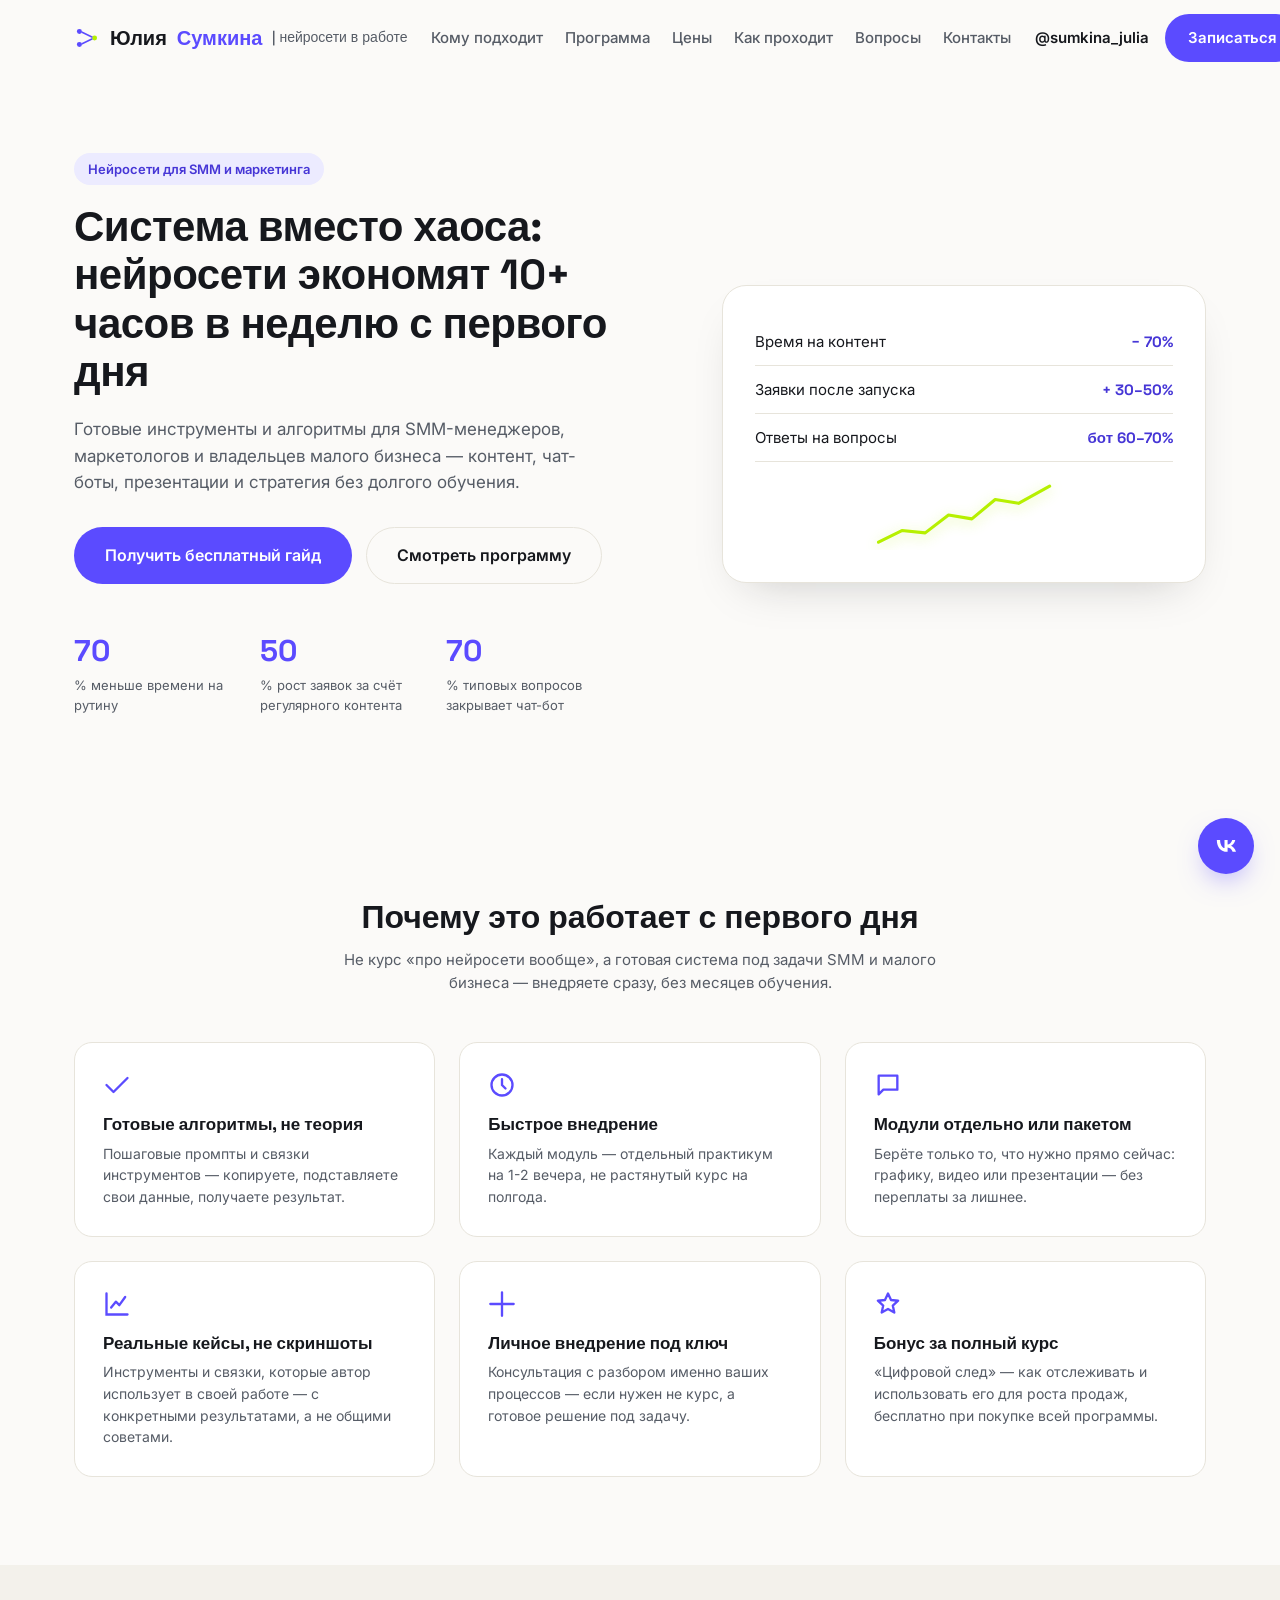
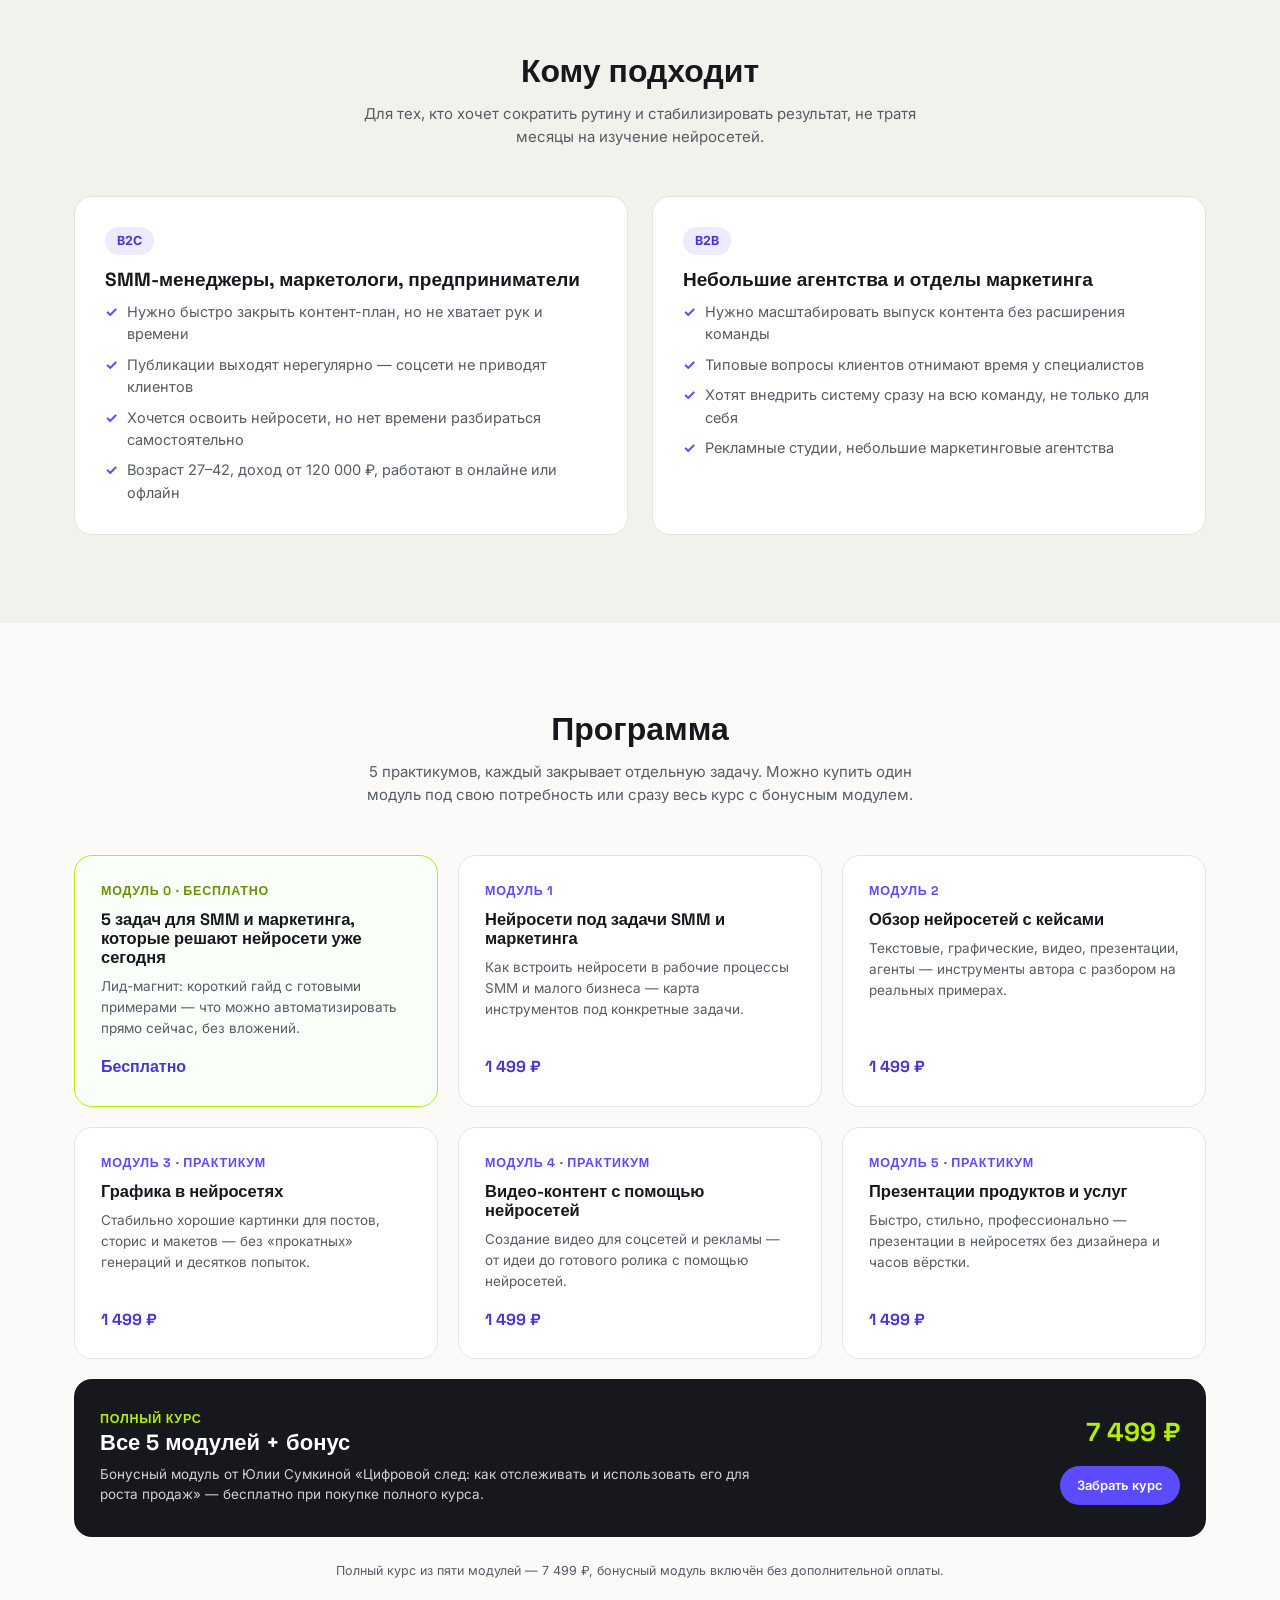
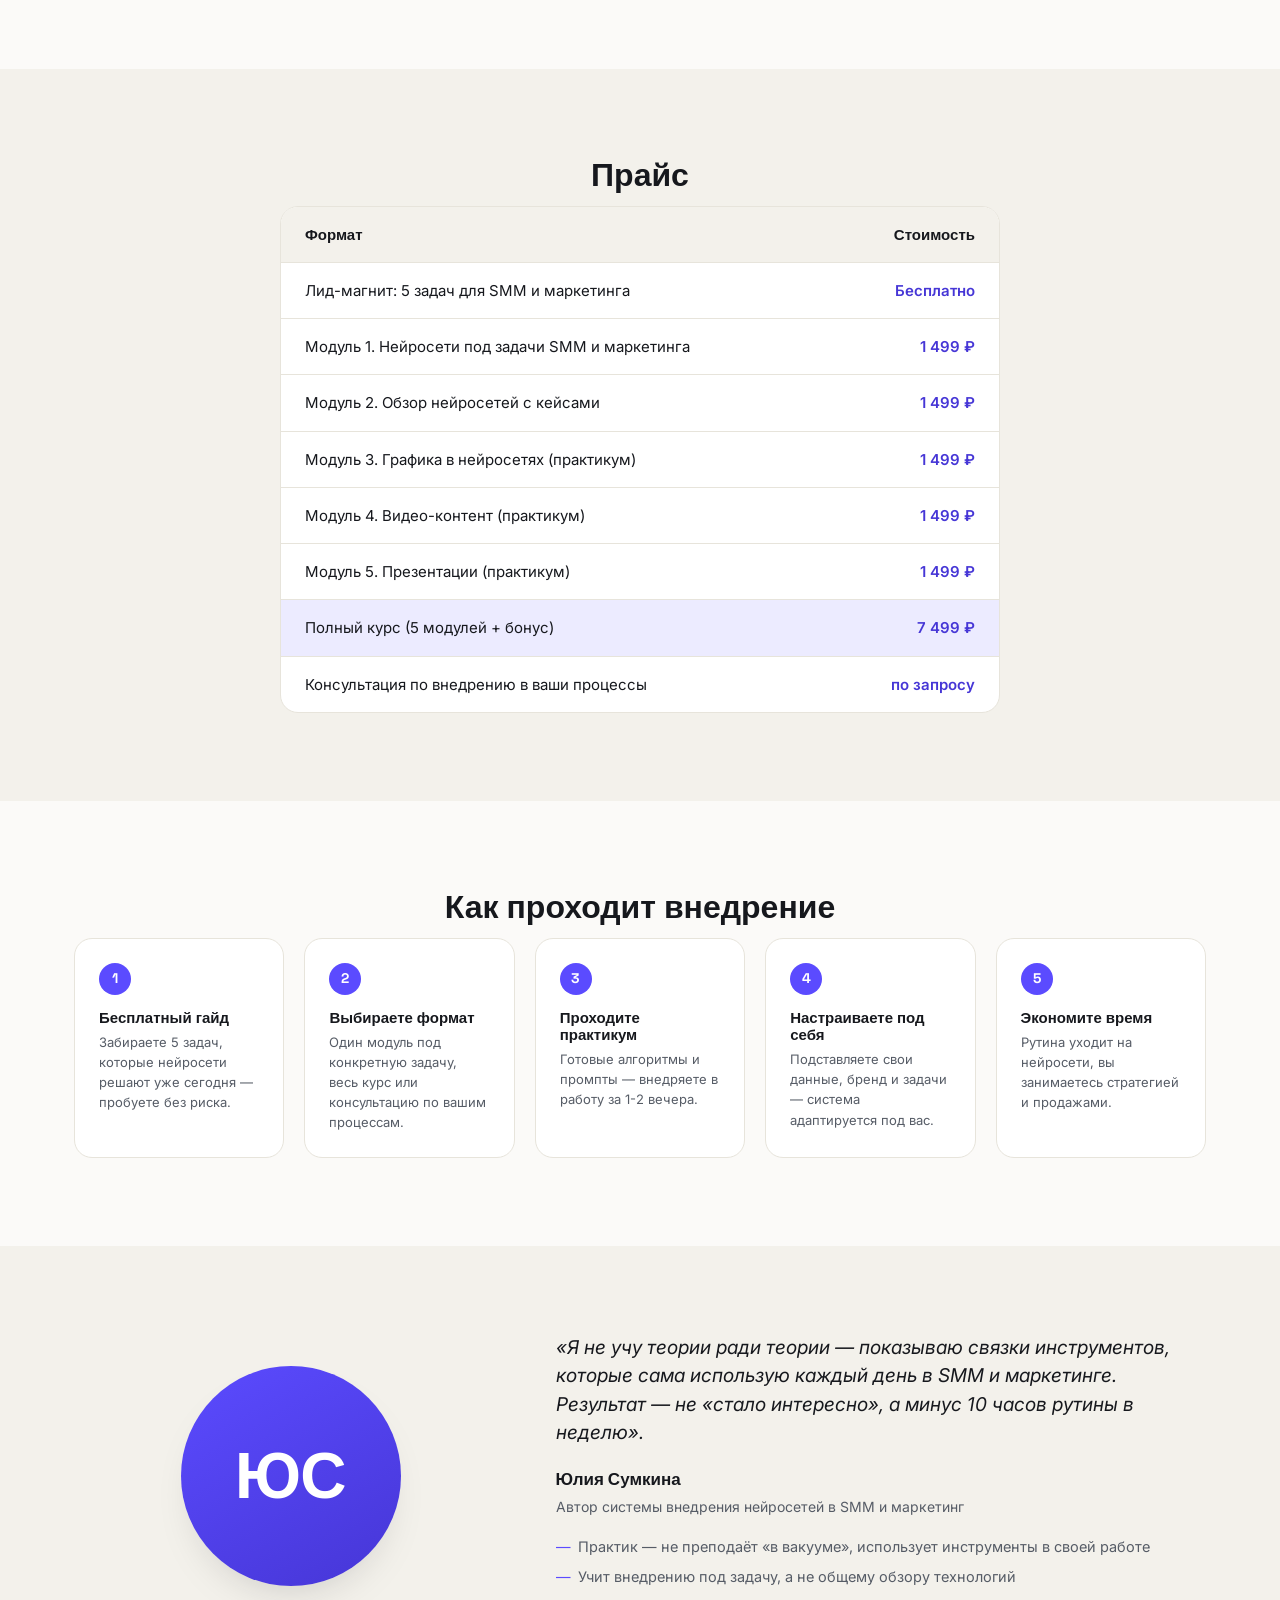
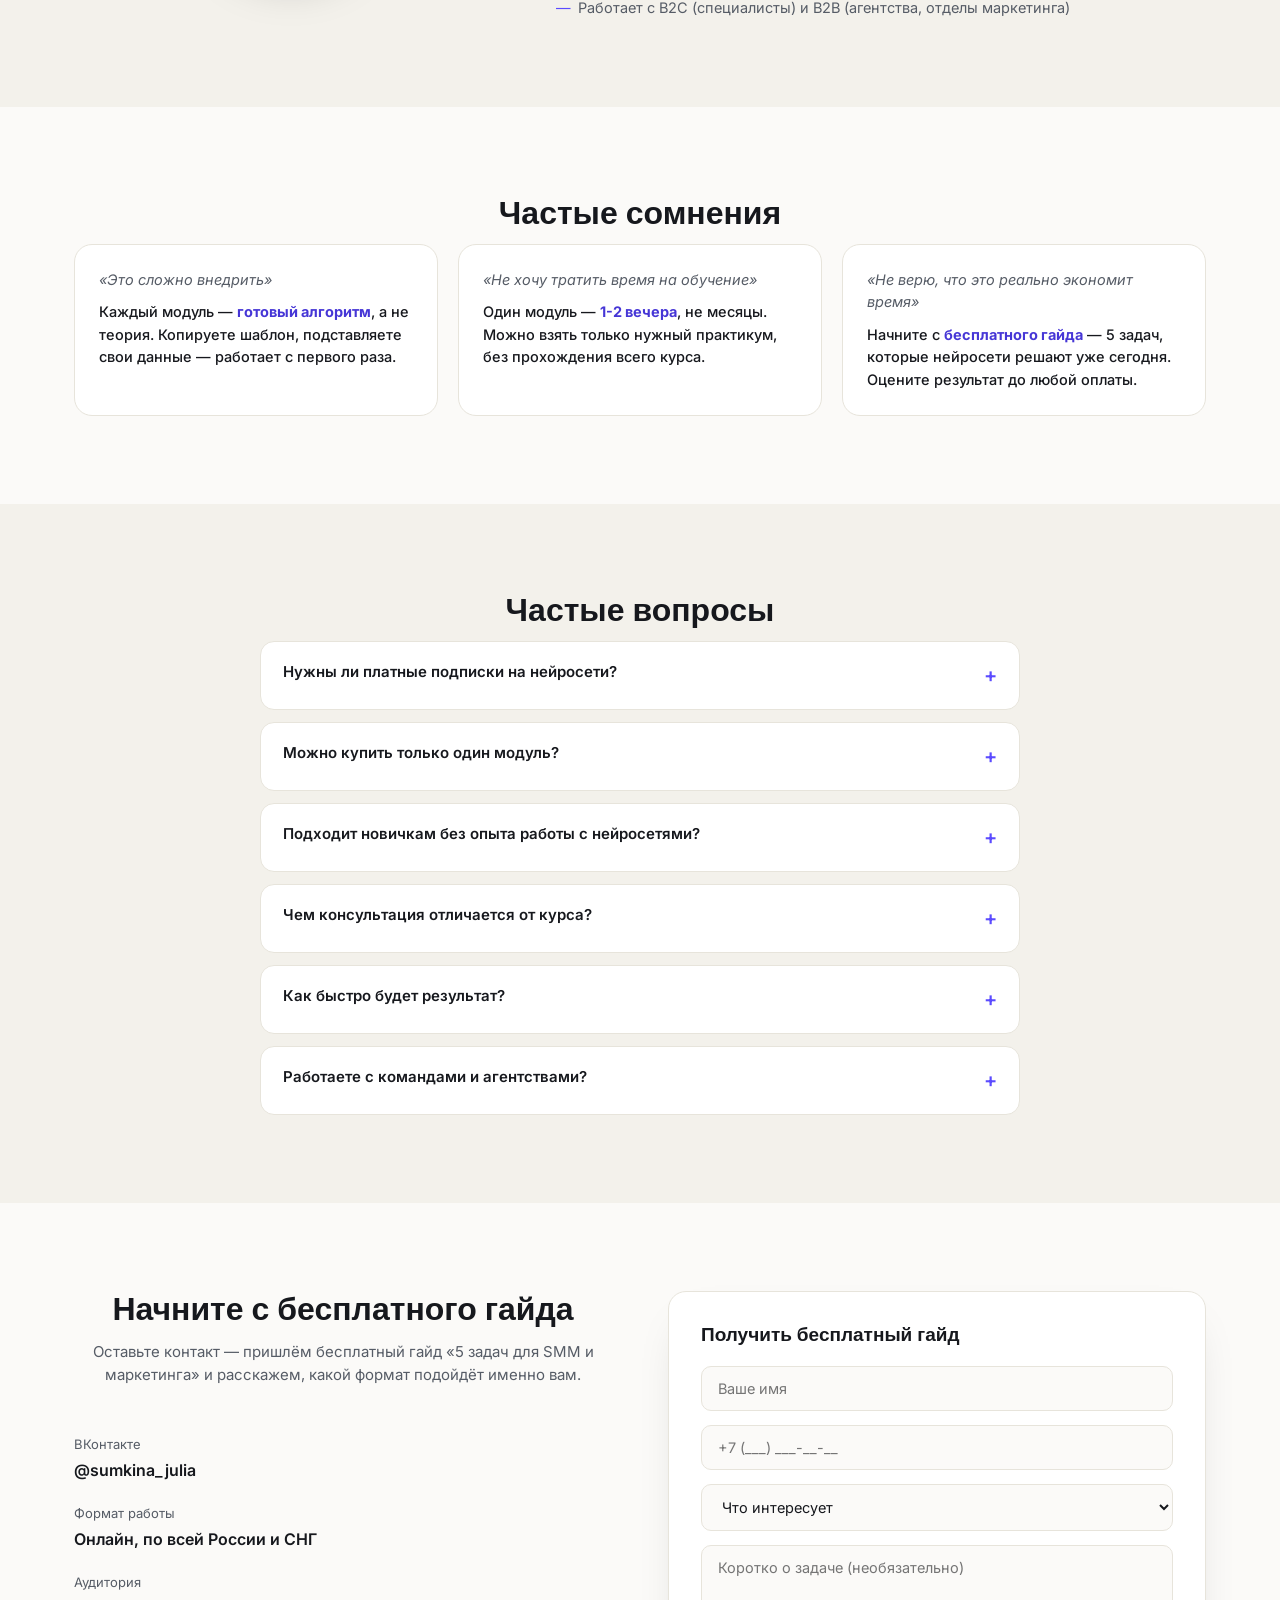
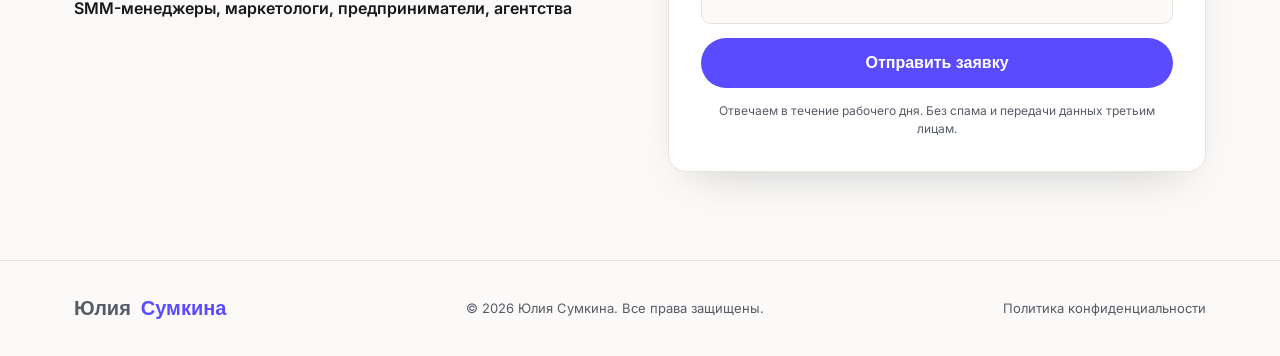
==== index.html @ e9ad04c2 "init: landing for Yulia Sumkina neuro course" ====
<!DOCTYPE html>
<html lang="ru">
<head>
<meta charset="UTF-8">
<meta name="viewport" content="width=device-width, initial-scale=1.0">
<title>Юлия Сумкина — нейросети в работе SMM и маркетинга</title>
<meta name="description" content="Система внедрения нейросетей для SMM-менеджеров, маркетологов и малого бизнеса: экономит 10+ часов в неделю. Курс из 5 модулей + консультации по внедрению.">
<link rel="preconnect" href="https://fonts.googleapis.com">
<link rel="preconnect" href="https://fonts.gstatic.com" crossorigin>
<link href="https://fonts.googleapis.com/css2?family=Inter:wght@400;500;600;700;800&family=Space+Grotesk:wght@500;600;700&display=swap" rel="stylesheet">
<link rel="stylesheet" href="styles.css">
</head>
<body>

<header class="header" id="header">
  <div class="header__inner container">
    <a href="#top" class="logo">
      <svg class="logo__mark" width="26" height="26" viewBox="0 0 24 24" fill="none"><circle cx="5" cy="6" r="2.3" fill="#5b4bff"/><circle cx="5" cy="18" r="2.3" fill="#5b4bff"/><circle cx="19" cy="12" r="2.3" fill="#b6f000"/><path d="M7 6.5L17 11.3M7 17.5L17 12.7" stroke="#5b4bff" stroke-width="1.4"/></svg>
      Юлия <span class="logo__accent">Сумкина</span> <span class="logo__suffix">| нейросети в работе</span>
    </a>
    <nav class="nav" id="nav">
      <a href="#for-whom">Кому подходит</a>
      <a href="#modules">Программа</a>
      <a href="#prices">Цены</a>
      <a href="#process">Как проходит</a>
      <a href="#faq">Вопросы</a>
      <a href="#contacts">Контакты</a>
    </nav>
    <div class="header__actions">
      <a href="https://vk.com/sumkina_julia" target="_blank" rel="noopener" class="header__phone">@sumkina_julia</a>
      <a href="#contacts" class="btn btn--primary">Записаться</a>
      <button class="burger" id="burger" aria-label="Меню">
        <span></span><span></span><span></span>
      </button>
    </div>
  </div>
</header>

<main id="top">

  <!-- HERO -->
  <section class="hero container">
    <div class="hero__text">
      <span class="tag">Нейросети для SMM и маркетинга</span>
      <h1>Система вместо хаоса: нейросети экономят 10+ часов в неделю с первого дня</h1>
      <p class="hero__lead">Готовые инструменты и алгоритмы для SMM-менеджеров, маркетологов и владельцев малого бизнеса — контент, чат-боты, презентации и стратегия без долгого обучения.</p>
      <div class="hero__cta">
        <a href="#contacts" class="btn btn--primary btn--lg">Получить бесплатный гайд</a>
        <a href="#modules" class="btn btn--ghost btn--lg">Смотреть программу</a>
      </div>
      <div class="hero__stats">
        <div class="stat"><span class="stat__num" data-target="70">0</span><span class="stat__label">% меньше времени на рутину</span></div>
        <div class="stat"><span class="stat__num" data-target="50">0</span><span class="stat__label">% рост заявок за счёт регулярного контента</span></div>
        <div class="stat"><span class="stat__num" data-target="70">0</span><span class="stat__label">% типовых вопросов закрывает чат-бот</span></div>
      </div>
    </div>
    <div class="hero__card">
      <div class="hero__card-inner">
        <div class="hero__card-row"><span>Время на контент</span><strong>− 70%</strong></div>
        <div class="hero__card-row"><span>Заявки после запуска</span><strong>+ 30–50%</strong></div>
        <div class="hero__card-row"><span>Ответы на вопросы</span><strong>бот 60–70%</strong></div>
        <div class="hero__card-chart" aria-hidden="true">
          <svg viewBox="0 0 220 90" class="chart-svg">
            <polyline points="0,80 30,65 60,68 90,45 120,50 150,25 180,30 220,8" fill="none" stroke-width="4" stroke-linecap="round" stroke-linejoin="round"/>
          </svg>
        </div>
      </div>
    </div>
  </section>

  <!-- ПРЕИМУЩЕСТВА -->
  <section class="section">
    <div class="container">
      <h2 class="section__title">Почему это работает с первого дня</h2>
      <p class="section__sub">Не курс «про нейросети вообще», а готовая система под задачи SMM и малого бизнеса — внедряете сразу, без месяцев обучения.</p>
      <div class="adv-grid">
        <div class="adv">
          <svg width="28" height="28" viewBox="0 0 24 24" fill="none"><path d="M3 12l6 6L21 6" stroke="currentColor" stroke-width="2" stroke-linecap="round" stroke-linejoin="round"/></svg>
          <h3>Готовые алгоритмы, не теория</h3>
          <p>Пошаговые промпты и связки инструментов — копируете, подставляете свои данные, получаете результат.</p>
        </div>
        <div class="adv">
          <svg width="28" height="28" viewBox="0 0 24 24" fill="none"><circle cx="12" cy="12" r="9" stroke="currentColor" stroke-width="2"/><path d="M12 7v5l3 3" stroke="currentColor" stroke-width="2" stroke-linecap="round"/></svg>
          <h3>Быстрое внедрение</h3>
          <p>Каждый модуль — отдельный практикум на 1-2 вечера, не растянутый курс на полгода.</p>
        </div>
        <div class="adv">
          <svg width="28" height="28" viewBox="0 0 24 24" fill="none"><path d="M4 4h16v12H8l-4 4V4z" stroke="currentColor" stroke-width="2" stroke-linejoin="round"/></svg>
          <h3>Модули отдельно или пакетом</h3>
          <p>Берёте только то, что нужно прямо сейчас: графику, видео или презентации — без переплаты за лишнее.</p>
        </div>
        <div class="adv">
          <svg width="28" height="28" viewBox="0 0 24 24" fill="none"><path d="M3 3v18h18" stroke="currentColor" stroke-width="2" stroke-linecap="round"/><path d="M7 15l4-5 3 3 5-7" stroke="currentColor" stroke-width="2" stroke-linecap="round" stroke-linejoin="round"/></svg>
          <h3>Реальные кейсы, не скриншоты</h3>
          <p>Инструменты и связки, которые автор использует в своей работе — с конкретными результатами, а не общими советами.</p>
        </div>
        <div class="adv">
          <svg width="28" height="28" viewBox="0 0 24 24" fill="none"><path d="M12 2v20M2 12h20" stroke="currentColor" stroke-width="2" stroke-linecap="round"/></svg>
          <h3>Личное внедрение под ключ</h3>
          <p>Консультация с разбором именно ваших процессов — если нужен не курс, а готовое решение под задачу.</p>
        </div>
        <div class="adv">
          <svg width="28" height="28" viewBox="0 0 24 24" fill="none"><path d="M12 3l2.6 5.6 6.1.6-4.6 4.1 1.3 6-5.4-3.1-5.4 3.1 1.3-6-4.6-4.1 6.1-.6L12 3z" stroke="currentColor" stroke-width="2" stroke-linejoin="round"/></svg>
          <h3>Бонус за полный курс</h3>
          <p>«Цифровой след» — как отслеживать и использовать его для роста продаж, бесплатно при покупке всей программы.</p>
        </div>
      </div>
    </div>
  </section>

  <!-- ДЛЯ КОГО -->
  <section class="section section--muted" id="for-whom">
    <div class="container">
      <h2 class="section__title">Кому подходит</h2>
      <p class="section__sub">Для тех, кто хочет сократить рутину и стабилизировать результат, не тратя месяцы на изучение нейросетей.</p>
      <div class="for-grid">
        <div class="for-card">
          <span class="for-card__tag">B2C</span>
          <h3>SMM-менеджеры, маркетологи, предприниматели</h3>
          <ul>
            <li>Нужно быстро закрыть контент-план, но не хватает рук и времени</li>
            <li>Публикации выходят нерегулярно — соцсети не приводят клиентов</li>
            <li>Хочется освоить нейросети, но нет времени разбираться самостоятельно</li>
            <li>Возраст 27–42, доход от 120 000 ₽, работают в онлайне или офлайн</li>
          </ul>
        </div>
        <div class="for-card">
          <span class="for-card__tag">B2B</span>
          <h3>Небольшие агентства и отделы маркетинга</h3>
          <ul>
            <li>Нужно масштабировать выпуск контента без расширения команды</li>
            <li>Типовые вопросы клиентов отнимают время у специалистов</li>
            <li>Хотят внедрить систему сразу на всю команду, не только для себя</li>
            <li>Рекламные студии, небольшие маркетинговые агентства</li>
          </ul>
        </div>
      </div>
    </div>
  </section>

  <!-- ПРОГРАММА / МОДУЛИ -->
  <section class="section" id="modules">
    <div class="container">
      <h2 class="section__title">Программа</h2>
      <p class="section__sub">5 практикумов, каждый закрывает отдельную задачу. Можно купить один модуль под свою потребность или сразу весь курс с бонусным модулем.</p>
      <div class="module-grid">
        <div class="module module--free">
          <span class="module__num">Модуль 0 · бесплатно</span>
          <h3>5 задач для SMM и маркетинга, которые решают нейросети уже сегодня</h3>
          <p>Лид-магнит: короткий гайд с готовыми примерами — что можно автоматизировать прямо сейчас, без вложений.</p>
          <span class="module__price">Бесплатно</span>
        </div>
        <div class="module">
          <span class="module__num">Модуль 1</span>
          <h3>Нейросети под задачи SMM и маркетинга</h3>
          <p>Как встроить нейросети в рабочие процессы SMM и малого бизнеса — карта инструментов под конкретные задачи.</p>
          <span class="module__price">1 499 ₽</span>
        </div>
        <div class="module">
          <span class="module__num">Модуль 2</span>
          <h3>Обзор нейросетей с кейсами</h3>
          <p>Текстовые, графические, видео, презентации, агенты — инструменты автора с разбором на реальных примерах.</p>
          <span class="module__price">1 499 ₽</span>
        </div>
        <div class="module">
          <span class="module__num">Модуль 3 · практикум</span>
          <h3>Графика в нейросетях</h3>
          <p>Стабильно хорошие картинки для постов, сторис и макетов — без «прокатных» генераций и десятков попыток.</p>
          <span class="module__price">1 499 ₽</span>
        </div>
        <div class="module">
          <span class="module__num">Модуль 4 · практикум</span>
          <h3>Видео-контент с помощью нейросетей</h3>
          <p>Создание видео для соцсетей и рекламы — от идеи до готового ролика с помощью нейросетей.</p>
          <span class="module__price">1 499 ₽</span>
        </div>
        <div class="module">
          <span class="module__num">Модуль 5 · практикум</span>
          <h3>Презентации продуктов и услуг</h3>
          <p>Быстро, стильно, профессионально — презентации в нейросетях без дизайнера и часов вёрстки.</p>
          <span class="module__price">1 499 ₽</span>
        </div>
        <div class="module module--total">
          <div>
            <span class="module__num">Полный курс</span>
            <h3>Все 5 модулей + бонус</h3>
            <p>Бонусный модуль от Юлии Сумкиной «Цифровой след: как отслеживать и использовать его для роста продаж» — бесплатно при покупке полного курса.</p>
          </div>
          <div class="module__side">
            <span class="module__price">7 499 ₽</span>
            <div style="margin-top:14px"><a href="#contacts" class="btn btn--primary btn--sm">Забрать курс</a></div>
          </div>
        </div>
      </div>
      <p class="note" style="text-align:center;color:var(--text-soft);font-size:12.5px;margin-top:8px">Полный курс из пяти модулей — 7 499 ₽, бонусный модуль включён без дополнительной оплаты.</p>
    </div>
  </section>

  <!-- ПРАЙС -->
  <section class="section section--muted" id="prices">
    <div class="container">
      <h2 class="section__title">Прайс</h2>
      <div class="price-table">
        <div class="price-row price-row--head"><span>Формат</span><span>Стоимость</span></div>
        <div class="price-row"><span>Лид-магнит: 5 задач для SMM и маркетинга</span><span>Бесплатно</span></div>
        <div class="price-row"><span>Модуль 1. Нейросети под задачи SMM и маркетинга</span><span>1 499 ₽</span></div>
        <div class="price-row"><span>Модуль 2. Обзор нейросетей с кейсами</span><span>1 499 ₽</span></div>
        <div class="price-row"><span>Модуль 3. Графика в нейросетях (практикум)</span><span>1 499 ₽</span></div>
        <div class="price-row"><span>Модуль 4. Видео-контент (практикум)</span><span>1 499 ₽</span></div>
        <div class="price-row"><span>Модуль 5. Презентации (практикум)</span><span>1 499 ₽</span></div>
        <div class="price-row price-row--accent"><span>Полный курс (5 модулей + бонус)</span><span>7 499 ₽</span></div>
        <div class="price-row"><span>Консультация по внедрению в ваши процессы</span><span>по запросу</span></div>
      </div>
    </div>
  </section>

  <!-- КАК ПРОХОДИТ -->
  <section class="section" id="process">
    <div class="container">
      <h2 class="section__title">Как проходит внедрение</h2>
      <div class="steps">
        <div class="step"><span class="step__num">1</span><h3>Бесплатный гайд</h3><p>Забираете 5 задач, которые нейросети решают уже сегодня — пробуете без риска.</p></div>
        <div class="step"><span class="step__num">2</span><h3>Выбираете формат</h3><p>Один модуль под конкретную задачу, весь курс или консультацию по вашим процессам.</p></div>
        <div class="step"><span class="step__num">3</span><h3>Проходите практикум</h3><p>Готовые алгоритмы и промпты — внедряете в работу за 1-2 вечера.</p></div>
        <div class="step"><span class="step__num">4</span><h3>Настраиваете под себя</h3><p>Подставляете свои данные, бренд и задачи — система адаптируется под вас.</p></div>
        <div class="step"><span class="step__num">5</span><h3>Экономите время</h3><p>Рутина уходит на нейросети, вы занимаетесь стратегией и продажами.</p></div>
      </div>
    </div>
  </section>

  <!-- ОБ АВТОРЕ -->
  <section class="section section--muted" id="about">
    <div class="container about">
      <div class="about__avatar">ЮС</div>
      <div>
        <p class="about__quote">«Я не учу теории ради теории — показываю связки инструментов, которые сама использую каждый день в SMM и маркетинге. Результат — не «стало интересно», а минус 10 часов рутины в неделю».</p>
        <p class="about__name">Юлия Сумкина</p>
        <p class="about__role">Автор системы внедрения нейросетей в SMM и маркетинг</p>
        <ul class="about__points">
          <li>Практик — не преподаёт «в вакууме», использует инструменты в своей работе</li>
          <li>Учит внедрению под задачу, а не общему обзору технологий</li>
          <li>Работает с B2C (специалисты) и B2B (агентства, отделы маркетинга)</li>
        </ul>
      </div>
    </div>
  </section>

  <!-- ВОЗРАЖЕНИЯ -->
  <section class="section" id="objections">
    <div class="container">
      <h2 class="section__title">Частые сомнения</h2>
      <div class="objections">
        <div class="objection">
          <p class="objection__q">«Это сложно внедрить»</p>
          <p class="objection__a">Каждый модуль — <b>готовый алгоритм</b>, а не теория. Копируете шаблон, подставляете свои данные — работает с первого раза.</p>
        </div>
        <div class="objection">
          <p class="objection__q">«Не хочу тратить время на обучение»</p>
          <p class="objection__a">Один модуль — <b>1-2 вечера</b>, не месяцы. Можно взять только нужный практикум, без прохождения всего курса.</p>
        </div>
        <div class="objection">
          <p class="objection__q">«Не верю, что это реально экономит время»</p>
          <p class="objection__a">Начните с <b>бесплатного гайда</b> — 5 задач, которые нейросети решают уже сегодня. Оцените результат до любой оплаты.</p>
        </div>
      </div>
    </div>
  </section>

  <!-- FAQ -->
  <section class="section section--muted" id="faq">
    <div class="container">
      <h2 class="section__title">Частые вопросы</h2>
      <div class="faq">
        <details class="faq__item">
          <summary>Нужны ли платные подписки на нейросети?</summary>
          <p>В курсе разбираются и бесплатные инструменты, и платные — с рекомендациями, что выбрать под ваш бюджет и задачи.</p>
        </details>
        <details class="faq__item">
          <summary>Можно купить только один модуль?</summary>
          <p>Да, каждый модуль продаётся отдельно за 1 499 ₽. Полный курс из пяти модулей с бонусом — 7 499 ₽.</p>
        </details>
        <details class="faq__item">
          <summary>Подходит новичкам без опыта работы с нейросетями?</summary>
          <p>Да, модули строятся от простого к сложному, всё показано на конкретных примерах и алгоритмах.</p>
        </details>
        <details class="faq__item">
          <summary>Чем консультация отличается от курса?</summary>
          <p>Курс — самостоятельное прохождение практикумов. Консультация — разбор именно ваших процессов и точечное внедрение вместе с автором.</p>
        </details>
        <details class="faq__item">
          <summary>Как быстро будет результат?</summary>
          <p>Первые изменения в рутине заметны сразу после первого практикума — большинство инструментов внедряется за один вечер.</p>
        </details>
        <details class="faq__item">
          <summary>Работаете с командами и агентствами?</summary>
          <p>Да, есть формат внедрения под ключ для отделов маркетинга и небольших агентств — обсуждается на консультации.</p>
        </details>
      </div>
    </div>
  </section>

  <!-- КОНТАКТЫ / ФОРМА -->
  <section class="section" id="contacts">
    <div class="container contacts">
      <div class="contacts__info">
        <h2 class="section__title">Начните с бесплатного гайда</h2>
        <p class="section__sub">Оставьте контакт — пришлём бесплатный гайд «5 задач для SMM и маркетинга» и расскажем, какой формат подойдёт именно вам.</p>
        <div class="contact-card">
          <span>ВКонтакте</span>
          <a href="https://vk.com/sumkina_julia" target="_blank" rel="noopener">@sumkina_julia</a>
        </div>
        <div class="contact-card">
          <span>Формат работы</span>
          <p>Онлайн, по всей России и СНГ</p>
        </div>
        <div class="contact-card">
          <span>Аудитория</span>
          <p>SMM-менеджеры, маркетологи, предприниматели, агентства</p>
        </div>
      </div>
      <form class="form" id="leadForm">
        <h3>Получить бесплатный гайд</h3>
        <input type="text" name="name" placeholder="Ваше имя" required>
        <input type="tel" name="phone" placeholder="+7 (___) ___-__-__" required>
        <select name="interest">
          <option value="">Что интересует</option>
          <option value="Бесплатный гайд">Бесплатный гайд</option>
          <option value="Один модуль">Один модуль</option>
          <option value="Полный курс">Полный курс (7 499 ₽)</option>
          <option value="Консультация по внедрению">Консультация по внедрению</option>
        </select>
        <textarea name="comment" placeholder="Коротко о задаче (необязательно)" rows="3"></textarea>
        <input type="text" name="_gotcha" style="display:none" tabindex="-1" autocomplete="off">
        <button type="submit" class="btn btn--primary btn--lg">Отправить заявку</button>
        <p class="form__note">Отвечаем в течение рабочего дня. Без спама и передачи данных третьим лицам.</p>
      </form>
    </div>
  </section>

</main>

<footer class="footer">
  <div class="container footer__inner">
    <a href="#top" class="logo">Юлия <span class="logo__accent">Сумкина</span></a>
    <p>© <span id="year"></span> Юлия Сумкина. Все права защищены.</p>
    <a href="privacy.html">Политика конфиденциальности</a>
  </div>
</footer>

<a href="https://vk.com/sumkina_julia" class="fab" target="_blank" rel="noopener" aria-label="Написать ВКонтакте">
  <svg width="24" height="24" viewBox="0 0 24 24" fill="none"><path d="M13.2 17.8c-6.5 0-10.2-4.5-10.4-11.9h3.3c.1 5.4 2.5 7.7 4.4 8.2v-8.2h3.1v4.7c1.9-.2 3.9-2.3 4.6-4.7h3.1c-.5 3-2.7 5.1-4.3 5.9 1.6.7 4.1 2.5 5 5.9h-3.4c-.7-2.2-2.5-4-5-4.2v4.2h-.4z" fill="currentColor"/></svg>
</a>

<script src="script.js"></script>
</body>
</html>
---- styles.css ----
:root {
  --bg: #fbfaf8;
  --bg-muted: #f3f1eb;
  --surface: #ffffff;
  --text: #16181d;
  --text-soft: #565c66;
  --accent: #5b4bff;
  --accent-dark: #4636d6;
  --accent-soft: #ecebff;
  --lime: #b6f000;
  --border: #e7e4db;
  --radius: 18px;
  --shadow: 0 20px 45px -25px rgba(22, 24, 29, 0.25);
  --font-head: 'Space Grotesk', sans-serif;
  --font-body: 'Inter', sans-serif;
}

* { box-sizing: border-box; margin: 0; padding: 0; }

html { scroll-behavior: smooth; }

body {
  font-family: var(--font-body);
  background: var(--bg);
  color: var(--text);
  line-height: 1.55;
  -webkit-font-smoothing: antialiased;
}

h1, h2, h3 { font-family: var(--font-head); line-height: 1.15; color: var(--text); }

a { color: inherit; text-decoration: none; }

.container { max-width: 1180px; margin: 0 auto; padding: 0 24px; }

img, svg { display: block; max-width: 100%; }

/* ===== HEADER ===== */
.header {
  position: sticky; top: 0; z-index: 100;
  background: rgba(251, 250, 248, 0.9);
  backdrop-filter: blur(10px);
  border-bottom: 1px solid transparent;
  transition: border-color .2s ease, box-shadow .2s ease;
}
.header.scrolled { border-color: var(--border); box-shadow: 0 8px 24px -20px rgba(0,0,0,0.35); }
.header__inner {
  display: flex; align-items: center; justify-content: space-between;
  gap: 24px; min-width: 0; height: 76px;
}
.logo { display: flex; align-items: center; gap: 10px; font-family: var(--font-head); font-weight: 700; font-size: 20px; flex-shrink: 0; }
.logo__mark { flex-shrink: 0; }
.logo__accent { color: var(--accent); }
.logo__suffix { color: var(--text-soft); font-weight: 500; font-size: 14px; }
.nav { display: flex; gap: 22px; }
.nav a { font-size: 15px; font-weight: 500; color: var(--text-soft); white-space: nowrap; transition: color .15s; }
.nav a:hover { color: var(--accent); }
.header__actions { display: flex; align-items: center; gap: 16px; flex-shrink: 0; }
.header__phone { font-weight: 600; font-size: 15px; white-space: nowrap; }

.btn {
  display: inline-flex; align-items: center; justify-content: center;
  padding: 11px 22px; border-radius: 999px; font-weight: 600; font-size: 15px;
  border: 1px solid transparent; cursor: pointer; transition: transform .15s ease, box-shadow .15s ease, background .15s ease;
  white-space: nowrap;
}
.btn--primary { background: var(--accent); color: #fff; }
.btn--primary:hover { background: var(--accent-dark); transform: translateY(-1px); }
.btn--ghost { background: transparent; border-color: var(--border); color: var(--text); }
.btn--ghost:hover { border-color: var(--accent); color: var(--accent); }
.btn--lg { padding: 15px 30px; font-size: 16px; }
.btn--sm { padding: 8px 16px; font-size: 13px; }
.btn--block { width: 100%; }

.burger { display: none; flex-direction: column; gap: 5px; background: none; border: none; cursor: pointer; padding: 6px; }
.burger span { width: 22px; height: 2px; background: var(--text); border-radius: 2px; transition: transform .2s ease, opacity .2s ease; }
.burger.is-open span:nth-child(1) { transform: translateY(7px) rotate(45deg); }
.burger.is-open span:nth-child(2) { opacity: 0; }
.burger.is-open span:nth-child(3) { transform: translateY(-7px) rotate(-45deg); }

/* ===== HERO ===== */
.hero {
  display: grid; grid-template-columns: 1.1fr 0.9fr; gap: 56px; align-items: center;
  padding: 76px 24px 96px;
}
.tag {
  display: inline-block; background: var(--accent-soft); color: var(--accent-dark);
  font-size: 13px; font-weight: 600; padding: 6px 14px; border-radius: 999px; margin-bottom: 18px;
}
.hero h1 { font-size: 42px; font-weight: 700; margin-bottom: 20px; letter-spacing: -0.5px; }
.hero__lead { font-size: 17px; color: var(--text-soft); max-width: 520px; margin-bottom: 32px; }
.hero__cta { display: flex; gap: 14px; flex-wrap: wrap; margin-bottom: 44px; }
.hero__stats { display: flex; gap: 36px; flex-wrap: wrap; }
.stat__num { font-family: var(--font-head); font-size: 30px; font-weight: 700; color: var(--accent); display: block; }
.stat__label { font-size: 13px; color: var(--text-soft); max-width: 150px; display: block; }

.hero__card { position: relative; }
.hero__card-inner {
  background: var(--surface); border: 1px solid var(--border); border-radius: 24px;
  padding: 32px; box-shadow: var(--shadow);
}
.hero__card-row { display: flex; justify-content: space-between; align-items: center; padding: 12px 0; border-bottom: 1px solid var(--border); font-size: 15px; }
.hero__card-row:last-of-type { border-bottom: none; }
.hero__card-row strong { color: var(--accent-dark); font-family: var(--font-head); }
.hero__card-chart { margin-top: 18px; }
.chart-svg { width: 100%; height: 70px; color: var(--accent); }
.chart-svg polyline { stroke: var(--lime); filter: drop-shadow(0 4px 8px rgba(182,240,0,0.4)); }

/* ===== SECTIONS ===== */
.section { padding: 88px 0; }
.section--muted { background: var(--bg-muted); }
.section__title { font-size: 32px; font-weight: 700; margin-bottom: 12px; text-align: center; }
.section__sub { text-align: center; color: var(--text-soft); max-width: 600px; margin: 0 auto 48px; font-size: 15px; }

/* ===== ADVANTAGES ===== */
.adv-grid { display: grid; grid-template-columns: repeat(3, 1fr); gap: 24px; }
.adv {
  background: var(--surface); border: 1px solid var(--border); border-radius: var(--radius);
  padding: 28px; opacity: 0; transform: translateY(16px); transition: opacity .5s ease, transform .5s ease;
}
.adv svg { color: var(--accent); margin-bottom: 16px; }
.adv h3 { font-size: 17px; margin-bottom: 8px; }
.adv p { font-size: 14px; color: var(--text-soft); }

/* ===== ДЛЯ КОГО ===== */
.for-grid { display: grid; grid-template-columns: 1fr 1fr; gap: 24px; }
.for-card {
  background: var(--surface); border: 1px solid var(--border); border-radius: var(--radius); padding: 30px;
  opacity: 0; transform: translateY(16px); transition: opacity .5s ease, transform .5s ease;
}
.for-card__tag { display: inline-block; background: var(--accent-soft); color: var(--accent-dark); font-size: 12.5px; font-weight: 700; padding: 4px 12px; border-radius: 999px; margin-bottom: 14px; }
.for-card h3 { font-size: 19px; margin-bottom: 10px; }
.for-card ul { list-style: none; display: flex; flex-direction: column; gap: 8px; }
.for-card li { font-size: 14.5px; color: var(--text-soft); padding-left: 22px; position: relative; }
.for-card li::before { content: '✓'; position: absolute; left: 0; color: var(--accent); font-weight: 700; }

/* ===== MODULES ===== */
.module-grid { display: grid; grid-template-columns: repeat(3, 1fr); gap: 20px; margin-bottom: 24px; }
.module {
  background: var(--surface); border: 1px solid var(--border); border-radius: var(--radius);
  padding: 26px; opacity: 0; transform: translateY(16px); transition: opacity .5s ease, transform .5s ease;
  display: flex; flex-direction: column;
}
.module__num { font-family: var(--font-head); font-size: 12.5px; font-weight: 700; color: var(--accent); text-transform: uppercase; letter-spacing: .06em; margin-bottom: 10px; }
.module h3 { font-size: 16.5px; margin-bottom: 8px; }
.module p { font-size: 13.5px; color: var(--text-soft); margin-bottom: 16px; flex-grow: 1; }
.module__price { font-family: var(--font-head); font-weight: 700; color: var(--accent-dark); font-size: 16px; }
.module--free { border-color: var(--lime); background: #fbfffa; }
.module--free .module__num { color: #6a9200; }
.module--bonus { border-style: dashed; }
.module--total {
  grid-column: 1 / -1; display: grid; grid-template-columns: 1.3fr 0.7fr; gap: 24px; align-items: center;
  background: var(--text); color: #fff; border: none;
}
.module--total .module__num { color: var(--lime); }
.module--total h3 { color: #fff; font-size: 22px; }
.module--total p { color: #cfd1d8; margin-bottom: 6px; }
.module--total .module__price { color: var(--lime); font-size: 26px; }
.module--total .module__old { color: #9a9dab; text-decoration: line-through; font-size: 15px; margin-right: 10px; font-family: var(--font-body); font-weight: 500; }
.module--total .module__side { text-align: right; }

/* ===== PRICE TABLE ===== */
.price-table { max-width: 720px; margin: 0 auto; border: 1px solid var(--border); border-radius: var(--radius); overflow: hidden; background: var(--surface); }
.price-row { display: flex; justify-content: space-between; padding: 16px 24px; border-bottom: 1px solid var(--border); font-size: 15px; gap: 16px; }
.price-row:last-child { border-bottom: none; }
.price-row--head { background: var(--bg-muted); font-weight: 700; font-family: var(--font-head); }
.price-row span:last-child { font-weight: 600; color: var(--accent-dark); white-space: nowrap; }
.price-row--head span:last-child { color: var(--text); }
.price-row--accent { background: var(--accent-soft); }

/* ===== PROCESS ===== */
.steps { display: grid; grid-template-columns: repeat(5, 1fr); gap: 20px; }
.step {
  background: var(--surface); border: 1px solid var(--border); border-radius: var(--radius); padding: 24px;
  opacity: 0; transform: translateY(16px); transition: opacity .5s ease, transform .5s ease;
}
.step__num {
  display: inline-flex; align-items: center; justify-content: center; width: 32px; height: 32px;
  background: var(--accent); color: #fff; border-radius: 50%; font-family: var(--font-head); font-weight: 700;
  font-size: 14px; margin-bottom: 14px;
}
.step h3 { font-size: 15px; margin-bottom: 6px; }
.step p { font-size: 13px; color: var(--text-soft); }

/* ===== ОБ АВТОРЕ ===== */
.about { display: grid; grid-template-columns: 0.8fr 1.2fr; gap: 48px; align-items: center; }
.about__avatar {
  width: 220px; height: 220px; border-radius: 50%; margin: 0 auto;
  background: linear-gradient(150deg, var(--accent) 0%, var(--accent-dark) 100%);
  display: flex; align-items: center; justify-content: center;
  color: #fff; font-family: var(--font-head); font-weight: 700; font-size: 64px;
  box-shadow: var(--shadow);
}
.about__quote { font-size: 19px; font-style: italic; color: var(--text); margin-bottom: 18px; line-height: 1.5; }
.about__name { font-family: var(--font-head); font-weight: 700; font-size: 17px; margin-bottom: 4px; }
.about__role { font-size: 14px; color: var(--text-soft); margin-bottom: 18px; }
.about__points { list-style: none; display: flex; flex-direction: column; gap: 8px; }
.about__points li { font-size: 14.5px; color: var(--text-soft); padding-left: 22px; position: relative; }
.about__points li::before { content: '—'; position: absolute; left: 0; color: var(--accent); }

/* ===== ВОЗРАЖЕНИЯ ===== */
.objections { display: grid; grid-template-columns: repeat(3, 1fr); gap: 20px; }
.objection {
  background: var(--surface); border: 1px solid var(--border); border-radius: var(--radius); padding: 24px;
  opacity: 0; transform: translateY(16px); transition: opacity .5s ease, transform .5s ease;
}
.objection__q { font-size: 14.5px; color: var(--text-soft); font-style: italic; margin-bottom: 10px; }
.objection__a { font-size: 14.5px; color: var(--text); font-weight: 500; }
.objection__a b { color: var(--accent-dark); }

/* ===== REVIEWS ===== */
.reviews { display: grid; grid-template-columns: repeat(3, 1fr); gap: 20px; }
.review {
  background: var(--surface); border: 1px solid var(--border); border-radius: var(--radius); padding: 26px;
  opacity: 0; transform: translateY(16px); transition: opacity .5s ease, transform .5s ease;
}
.review p { font-size: 14.5px; color: var(--text); margin-bottom: 14px; font-style: italic; }
.review__author { font-size: 13px; color: var(--text-soft); font-weight: 600; }

/* ===== FAQ ===== */
.faq { max-width: 760px; margin: 0 auto; display: flex; flex-direction: column; gap: 12px; }
.faq__item {
  background: var(--surface); border: 1px solid var(--border); border-radius: 14px; padding: 18px 22px;
  opacity: 0; transform: translateY(16px); transition: opacity .5s ease, transform .5s ease;
}
.faq__item summary { cursor: pointer; font-weight: 600; font-size: 15px; list-style: none; }
.faq__item summary::-webkit-details-marker { display: none; }
.faq__item summary::after { content: '+'; float: right; color: var(--accent); font-size: 20px; }
.faq__item[open] summary::after { content: '−'; }
.faq__item p { margin-top: 12px; font-size: 14px; color: var(--text-soft); }

/* ===== CONTACTS ===== */
.contacts { display: grid; grid-template-columns: 1fr 1fr; gap: 56px; align-items: start; }
.contact-card { display: flex; flex-direction: column; gap: 4px; margin-bottom: 20px; font-size: 14px; }
.contact-card span { color: var(--text-soft); font-size: 13px; }
.contact-card a, .contact-card p { font-weight: 600; font-size: 16px; }

.form {
  background: var(--surface); border: 1px solid var(--border); border-radius: var(--radius);
  padding: 32px; display: flex; flex-direction: column; gap: 14px; box-shadow: var(--shadow);
  opacity: 0; transform: translateY(16px); transition: opacity .5s ease, transform .5s ease;
}
.form h3 { font-size: 19px; margin-bottom: 6px; }
.form input, .form textarea, .form select {
  width: 100%; padding: 13px 16px; border: 1px solid var(--border); border-radius: 10px;
  font-family: var(--font-body); font-size: 14.5px; background: var(--bg); color: var(--text); resize: none;
}
.form input:focus, .form textarea:focus, .form select:focus { outline: none; border-color: var(--accent); }
.form__note { font-size: 12px; color: var(--text-soft); text-align: center; }

/* ===== FOOTER ===== */
.footer { border-top: 1px solid var(--border); padding: 32px 0; }
.footer__inner { display: flex; justify-content: space-between; align-items: center; flex-wrap: wrap; gap: 12px; font-size: 13px; color: var(--text-soft); }

/* ===== FAB ===== */
.fab {
  position: fixed; bottom: 26px; right: 26px; width: 56px; height: 56px; border-radius: 50%;
  background: var(--accent); color: #fff; display: flex; align-items: center; justify-content: center;
  box-shadow: 0 12px 28px -10px rgba(91,75,255,0.55); z-index: 90; transition: transform .15s ease;
}
.fab:hover { transform: translateY(-3px); }

/* ===== REVEAL ===== */
.reveal.is-visible { opacity: 1; transform: none; }

/* ===== DOC PAGES (материалы, скрипты, презентация, аутрич) ===== */
.doc-header {
  position: sticky; top: 0; z-index: 100;
  background: rgba(251, 250, 248, 0.92); backdrop-filter: blur(10px);
  border-bottom: 1px solid var(--border);
}
.doc-bar { display: flex; align-items: center; justify-content: space-between; gap: 24px; height: 76px; }
.doc-bar__actions { display: flex; align-items: center; gap: 12px; }

.doc-hero { padding: 56px 0 32px; }
.doc-hero .tag { margin-bottom: 16px; }
.doc-hero h1 { font-size: 34px; margin-bottom: 16px; }
.doc-hero p { color: var(--text-soft); font-size: 16px; max-width: 640px; }

.doc-section { padding: 0 0 90px; }
.doc-section h2 { font-size: 21px; margin: 0 0 18px; }
.doc-section h2:not(:first-child) { margin-top: 42px; }

.script-block {
  background: var(--surface); border: 1px solid var(--border); border-radius: var(--radius);
  padding: 22px 24px; margin-bottom: 14px;
}
.script-block h3 { font-size: 15.5px; margin-bottom: 10px; color: var(--accent-dark); }
.script-block p { color: var(--text); font-size: 14.5px; margin-bottom: 10px; }
.script-block p:last-child { margin-bottom: 0; }
.script-block .who { color: var(--text-soft); font-weight: 700; }

.material-grid { display: grid; grid-template-columns: repeat(3, 1fr); gap: 24px; margin-top: 8px; }
.material-card {
  background: var(--surface); border: 1px solid var(--border); border-radius: var(--radius);
  padding: 28px; display: flex; flex-direction: column; gap: 14px;
}
.material-card__icon { color: var(--accent); }
.material-card h3 { font-size: 18px; }
.material-card p { color: var(--text-soft); font-size: 14px; flex-grow: 1; }

.grid { display: grid; gap: 20px; }
.grid--3 { grid-template-columns: repeat(3, 1fr); }

.usp-grid { display: grid; grid-template-columns: repeat(3, 1fr); gap: 20px; margin-bottom: 8px; }
.usp { background: var(--surface); border: 1px solid var(--border); border-radius: var(--radius); padding: 24px; }
.usp__num { font-family: var(--font-head); font-size: 26px; color: var(--accent); font-weight: 700; display: block; margin-bottom: 8px; }
.usp p { color: var(--text-soft); font-size: 13.5px; }

.calc-box { background: var(--surface); border: 1px solid var(--border); border-radius: var(--radius); padding: 24px 26px; margin-bottom: 16px; }
.calc-box h3 { font-size: 16px; margin-bottom: 14px; }
.calc-row { display: flex; justify-content: space-between; padding: 10px 0; border-bottom: 1px solid var(--border); font-size: 14px; color: var(--text-soft); }
.calc-row:last-child { border-bottom: none; }
.calc-row b { color: var(--text); }
.calc-total { display: flex; justify-content: space-between; padding-top: 14px; font-size: 16px; font-weight: 700; }
.calc-total b { color: var(--accent-dark); }

.price-row .ok { color: var(--accent-dark); }
.footer__bottom { border-top: 1px solid var(--border); padding: 24px 0; font-size: 13px; color: var(--text-soft); text-align: center; }

@media (max-width: 900px) {
  .material-grid, .usp-grid, .grid--3 { grid-template-columns: 1fr; }
}

/* ===== BREAKPOINTS ===== */
@media (max-width: 1180px) {
  .nav { gap: 16px; }
  .nav a { font-size: 14px; }
}

@media (max-width: 1100px) {
  .nav { display: none; }
  .nav.is-open {
    display: flex; flex-direction: column; position: absolute; top: 76px; left: 0; right: 0;
    background: var(--surface); padding: 20px 24px; border-bottom: 1px solid var(--border); gap: 16px;
  }
  .burger { display: flex; }
}

@media (max-width: 900px) {
  .hero { grid-template-columns: 1fr; padding-top: 48px; }
  .hero h1 { font-size: 32px; }
  .adv-grid { grid-template-columns: repeat(2, 1fr); }
  .for-grid { grid-template-columns: 1fr; }
  .module-grid { grid-template-columns: repeat(2, 1fr); }
  .module--total { grid-template-columns: 1fr; text-align: center; }
  .module--total .module__side { text-align: center; }
  .steps { grid-template-columns: repeat(2, 1fr); }
  .about { grid-template-columns: 1fr; text-align: center; }
  .about__points { align-items: center; }
  .about__points li { padding-left: 0; }
  .about__points li::before { content: none; }
  .objections { grid-template-columns: 1fr; }
  .reviews { grid-template-columns: 1fr; }
  .contacts { grid-template-columns: 1fr; }
  .materials-grid { grid-template-columns: 1fr; }
}

@media (max-width: 560px) {
  .header__phone { display: none; }
  .adv-grid { grid-template-columns: 1fr; }
  .module-grid { grid-template-columns: 1fr; }
  .steps { grid-template-columns: 1fr; }
  .hero__stats { gap: 24px; }
  .section__title { font-size: 26px; }
}

@media (max-width: 380px) {
  .logo__suffix { display: none; }
}
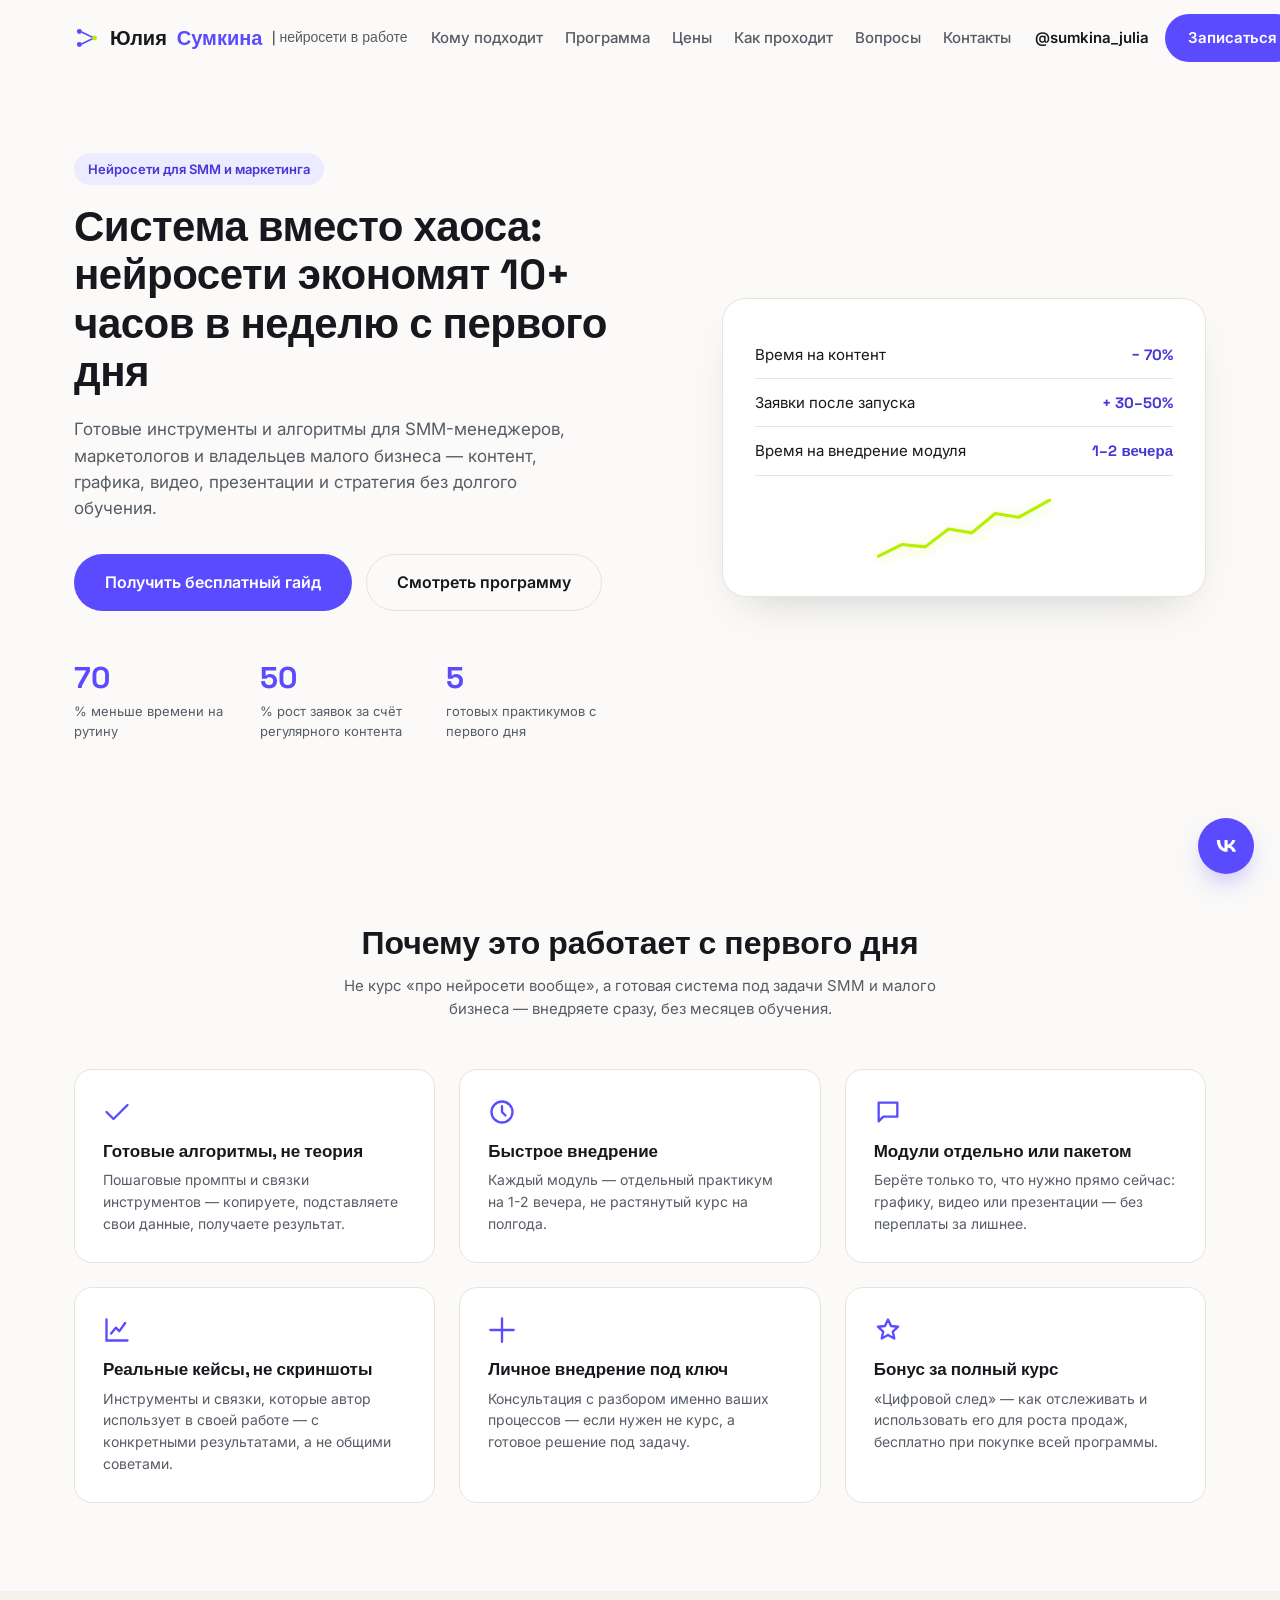
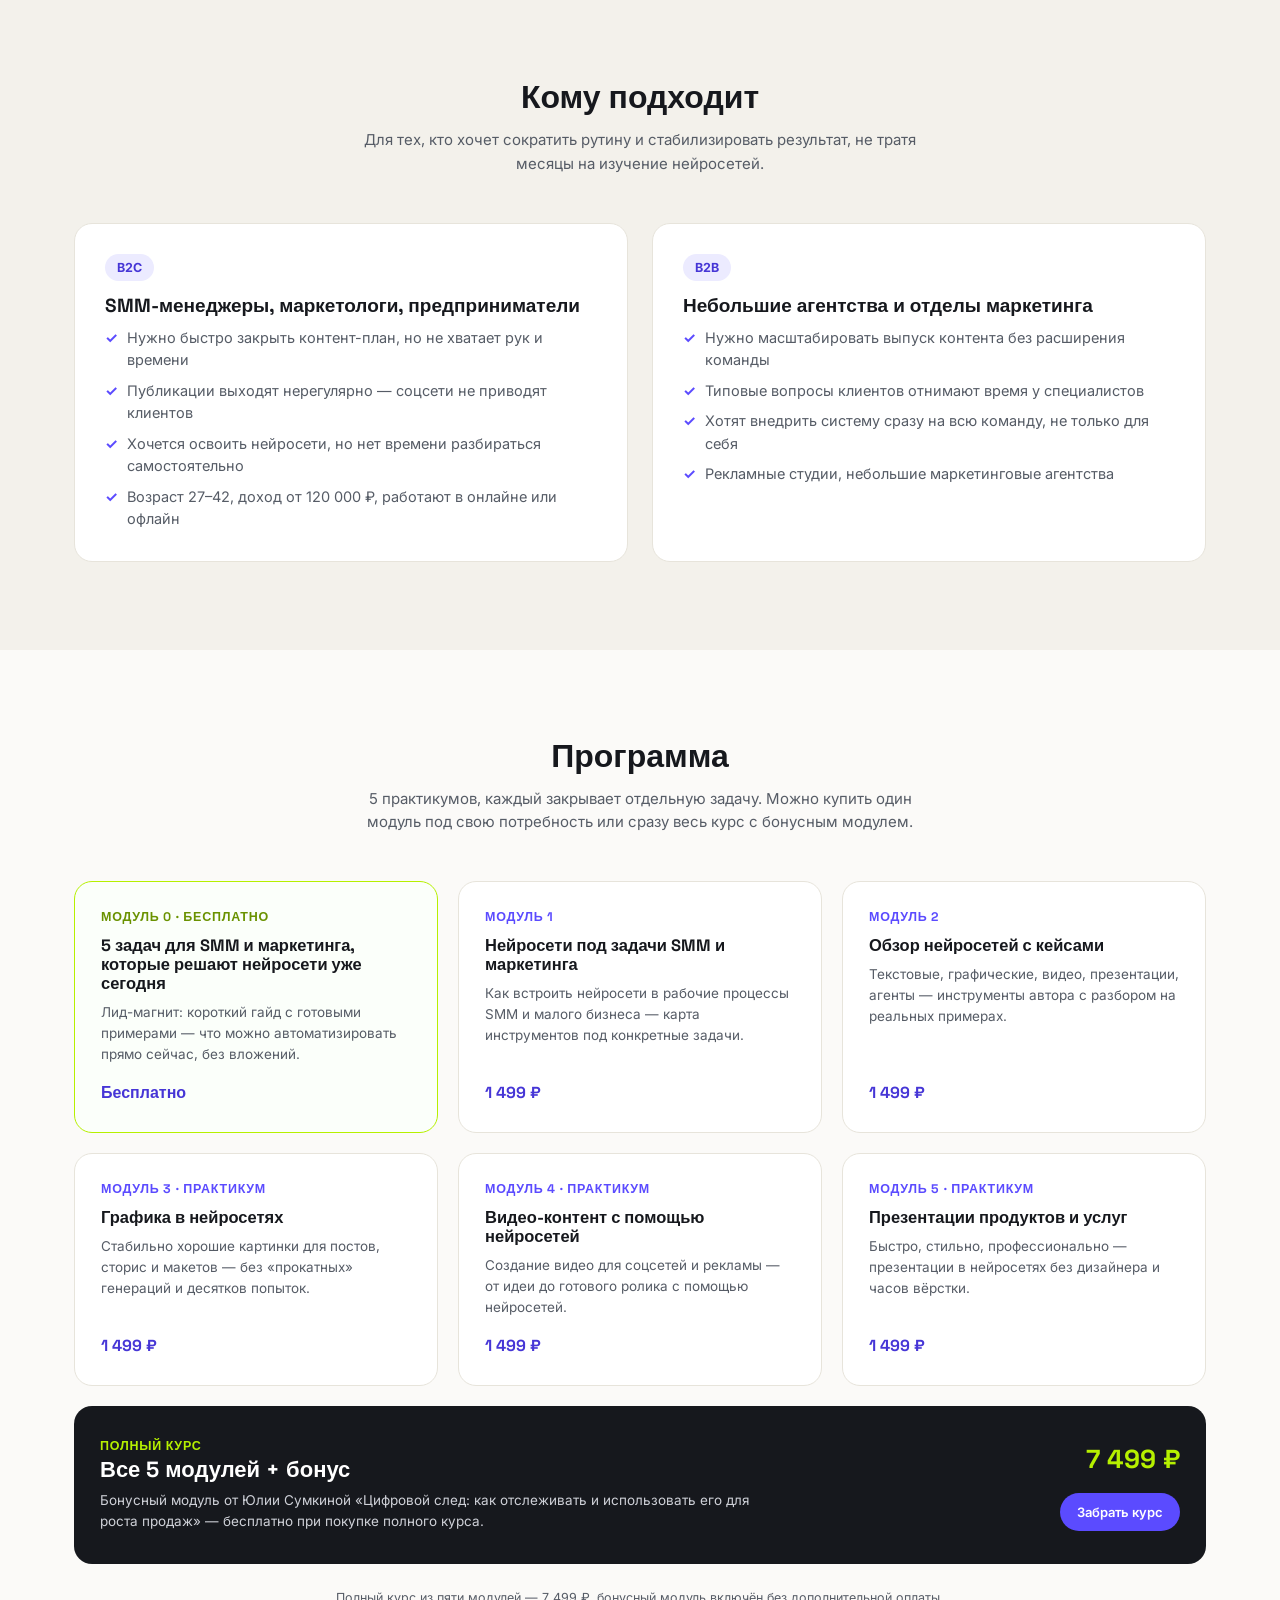
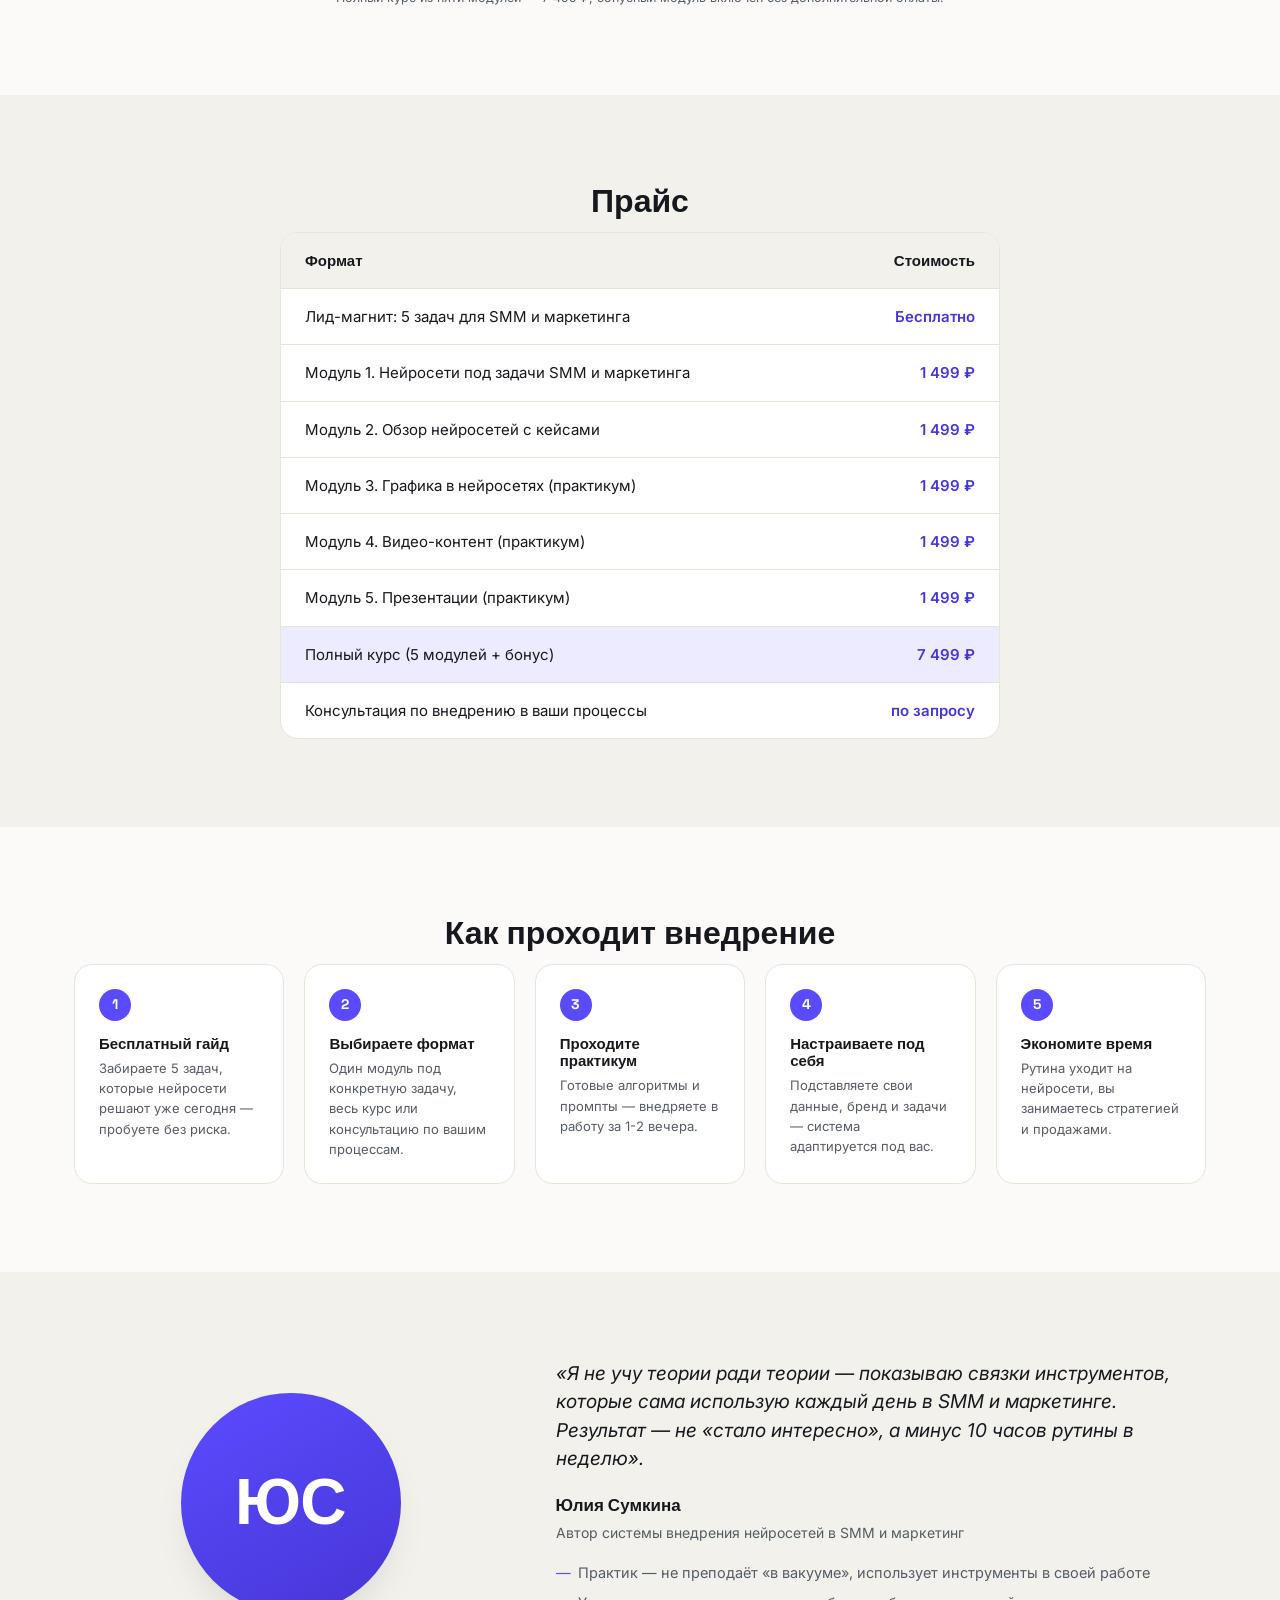
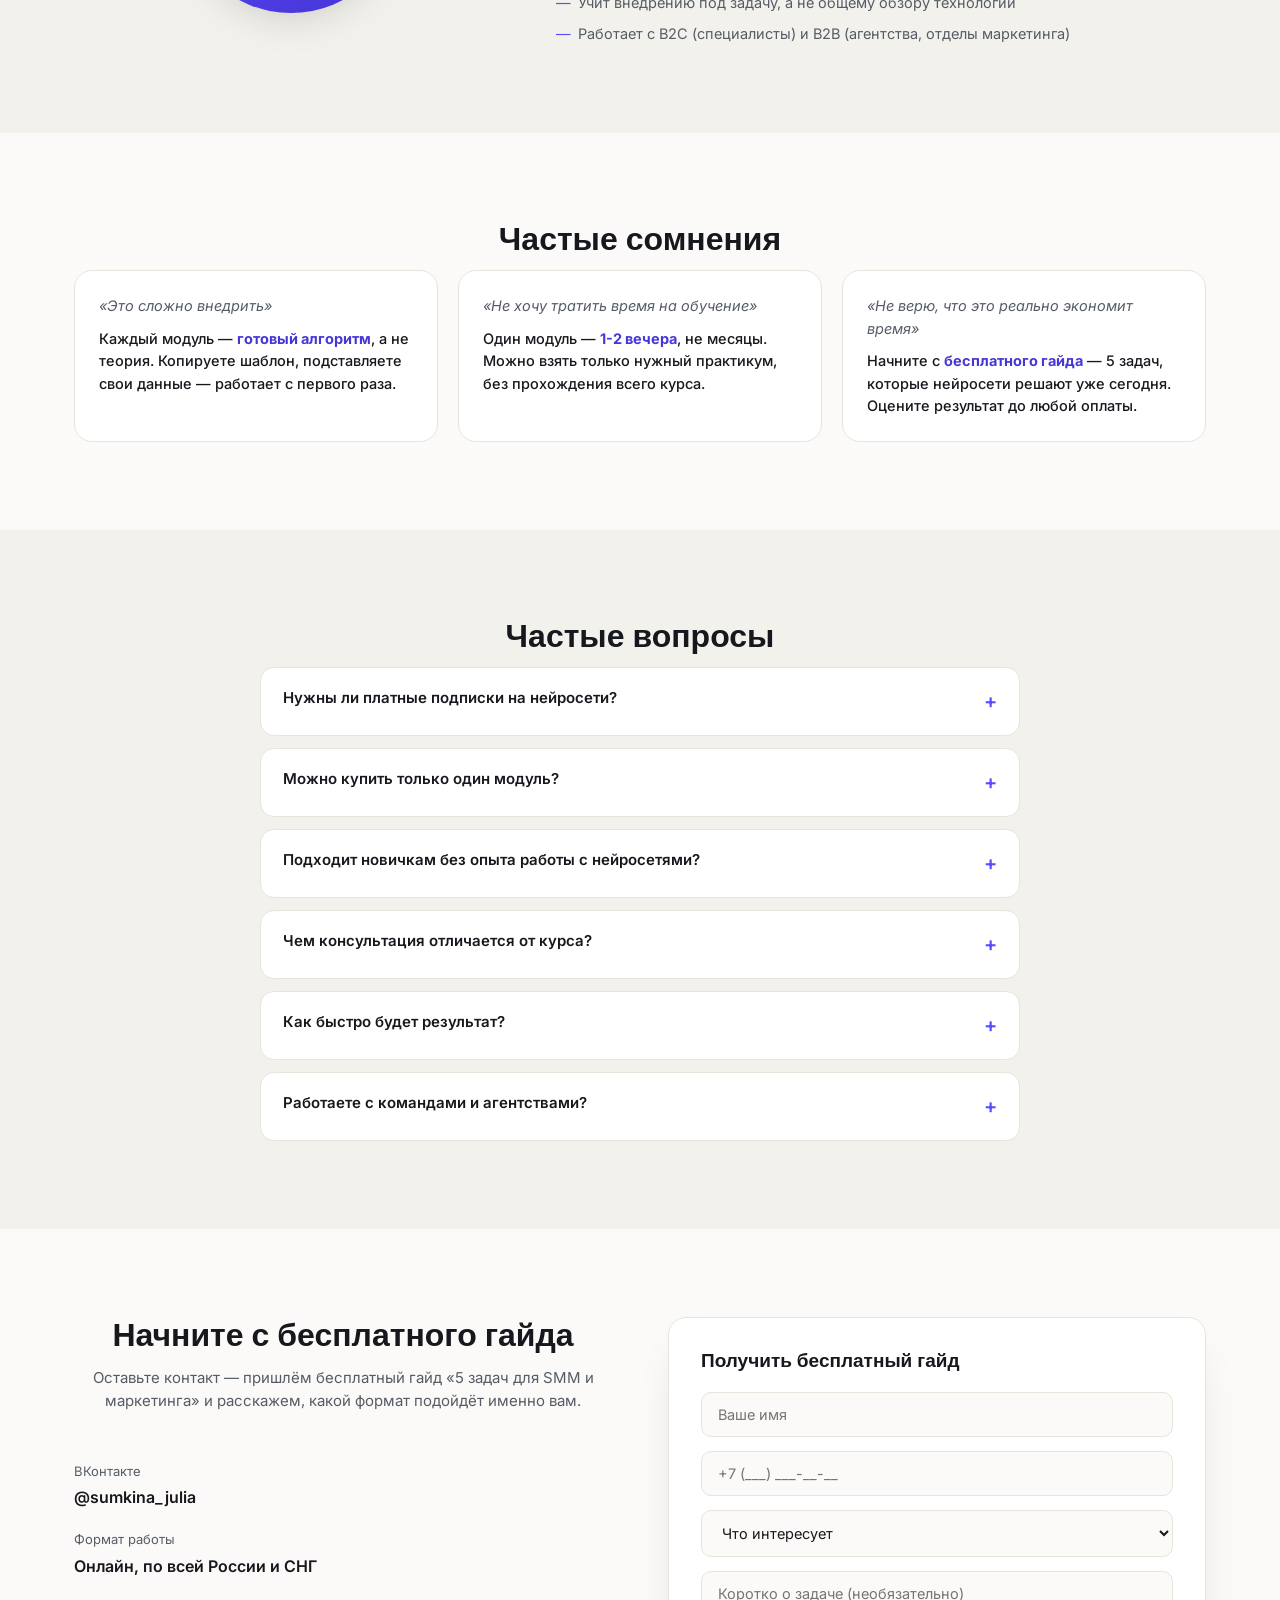
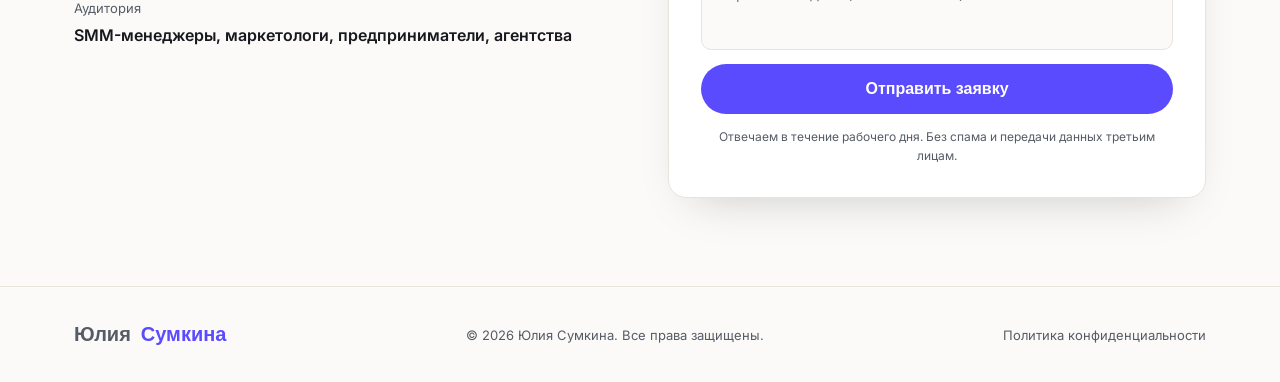
==== commit e846fc90: "fix: remove overstated chat-bot claims, keep honest metrics" ====
--- a/index.html
+++ b/index.html
@@ -43,7 +43,7 @@
     <div class="hero__text">
       <span class="tag">Нейросети для SMM и маркетинга</span>
       <h1>Система вместо хаоса: нейросети экономят 10+ часов в неделю с первого дня</h1>
-      <p class="hero__lead">Готовые инструменты и алгоритмы для SMM-менеджеров, маркетологов и владельцев малого бизнеса — контент, чат-боты, презентации и стратегия без долгого обучения.</p>
+      <p class="hero__lead">Готовые инструменты и алгоритмы для SMM-менеджеров, маркетологов и владельцев малого бизнеса — контент, графика, видео, презентации и стратегия без долгого обучения.</p>
       <div class="hero__cta">
         <a href="#contacts" class="btn btn--primary btn--lg">Получить бесплатный гайд</a>
         <a href="#modules" class="btn btn--ghost btn--lg">Смотреть программу</a>
@@ -51,14 +51,14 @@
       <div class="hero__stats">
         <div class="stat"><span class="stat__num" data-target="70">0</span><span class="stat__label">% меньше времени на рутину</span></div>
         <div class="stat"><span class="stat__num" data-target="50">0</span><span class="stat__label">% рост заявок за счёт регулярного контента</span></div>
-        <div class="stat"><span class="stat__num" data-target="70">0</span><span class="stat__label">% типовых вопросов закрывает чат-бот</span></div>
+        <div class="stat"><span class="stat__num" data-target="5">0</span><span class="stat__label">готовых практикумов с первого дня</span></div>
       </div>
     </div>
     <div class="hero__card">
       <div class="hero__card-inner">
         <div class="hero__card-row"><span>Время на контент</span><strong>− 70%</strong></div>
         <div class="hero__card-row"><span>Заявки после запуска</span><strong>+ 30–50%</strong></div>
-        <div class="hero__card-row"><span>Ответы на вопросы</span><strong>бот 60–70%</strong></div>
+        <div class="hero__card-row"><span>Время на внедрение модуля</span><strong>1–2 вечера</strong></div>
         <div class="hero__card-chart" aria-hidden="true">
           <svg viewBox="0 0 220 90" class="chart-svg">
             <polyline points="0,80 30,65 60,68 90,45 120,50 150,25 180,30 220,8" fill="none" stroke-width="4" stroke-linecap="round" stroke-linejoin="round"/>
